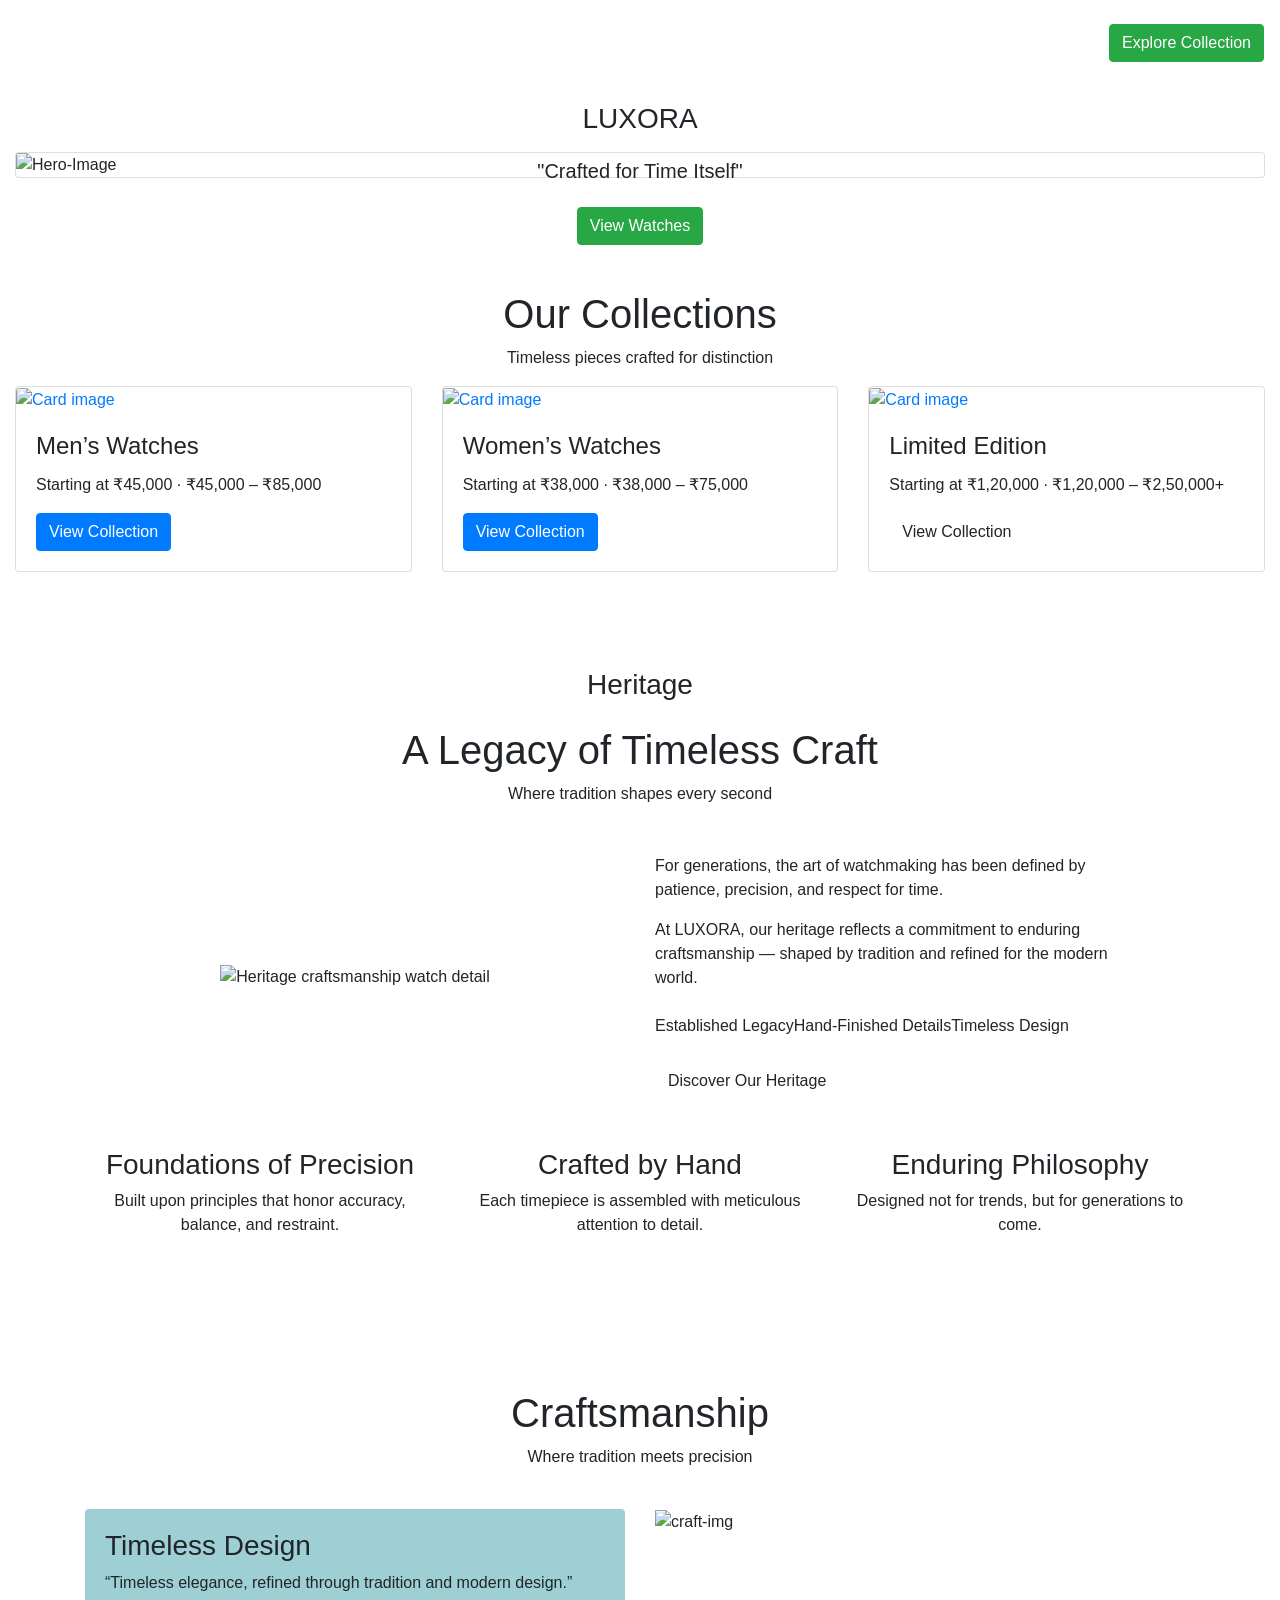
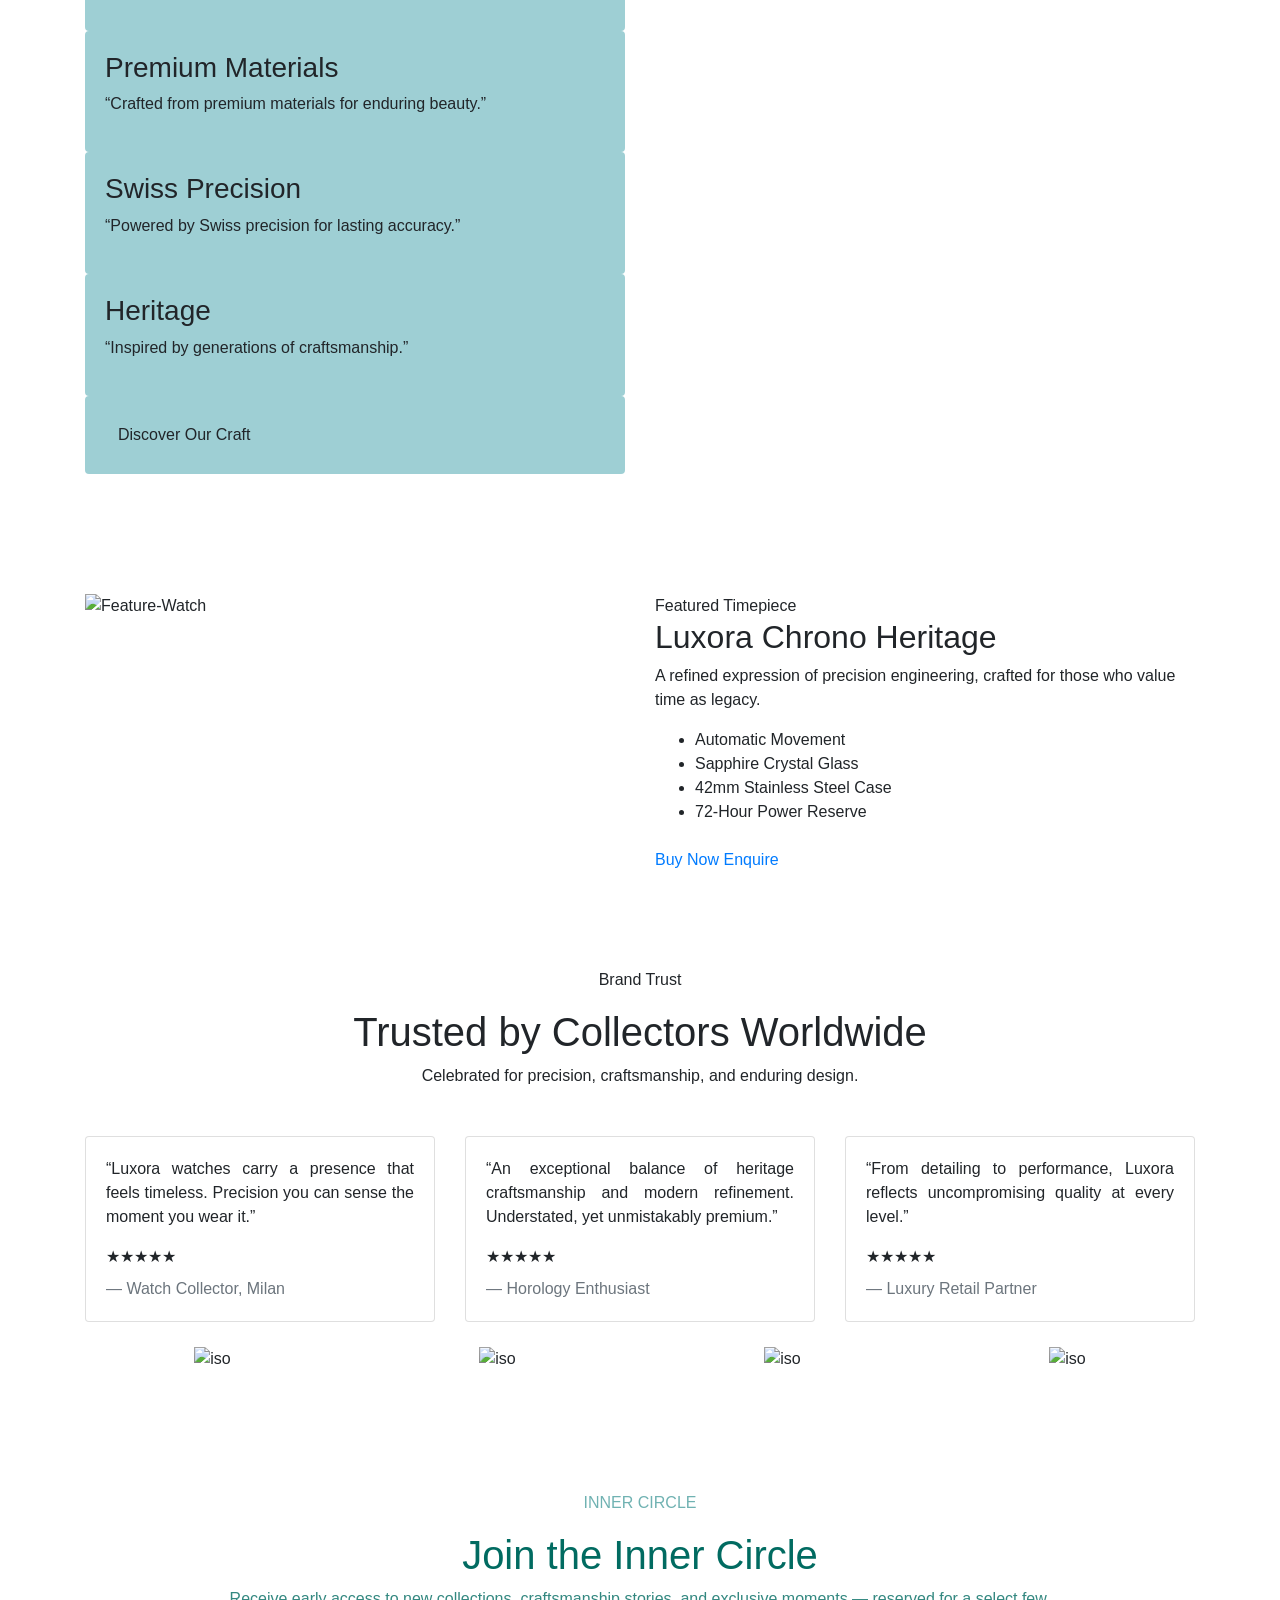
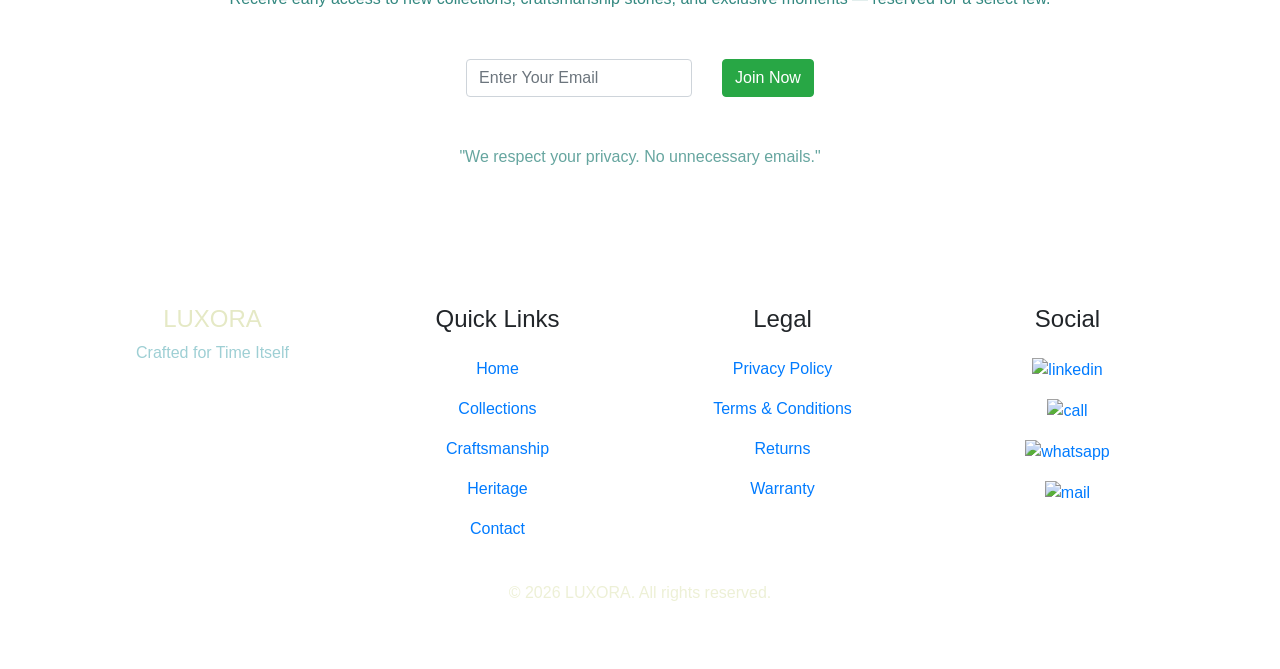
==== index.html @ 1d12b1f7 "Add files via upload" ====
<!doctype html>
<html lang="en">
  <head>
    <meta charset="UTF-8" />
    <meta name="viewport" content="width=device-width, initial-scale=1.0" />
    <title>LUXORA</title>
    <!-- Bootstrap-CSS-Links -->
    <link
      rel="stylesheet"
      href="https://cdn.jsdelivr.net/npm/bootstrap@4.6.2/dist/css/bootstrap.min.css"
    />
    <!-- Bootstrap-JAVASCRIPT-Links -->
    <script src="https://cdn.jsdelivr.net/npm/jquery@3.7.1/dist/jquery.slim.min.js"></script>
    <script src="https://cdn.jsdelivr.net/npm/popper.js@1.16.1/dist/umd/popper.min.js"></script>
    <script src="https://cdn.jsdelivr.net/npm/bootstrap@4.6.2/dist/js/bootstrap.bundle.min.js"></script>
    <!--External-CSS-Links -->
    <link rel="stylesheet" href="../KS WATCH/index.css" />
  </head>
  <body data-spy="scroll" data-target=".navbar" data-offset="50">
    <!--******* NavigationBar-Header *******-->
    <nav class="navbar navbar-expand-sm navbar-dark sticky-top">
      <!-- Navbar-Logo -->
      <div class="navbar-brand">
        <h2 class="pt-3">LUXORA</h2>
      </div>
      <!-- Collapse-Toggle-Btn -->
      <button
        type="button"
        class="btn navbar-toggler"
        data-toggle="collapse"
        data-target="#collapseNavbar"
      >
        <span class="navbar-toggler-icon"></span>
      </button>
      <!-- Navbar-Items -->
      <div class="collapse navbar-collapse" id="collapseNavbar">
        <ul class="navbar-nav ml-auto">
          <li class="nav-item">
            <a href="#home" class="nav-link active">Home</a>
          </li>
          <li class="nav-item">
            <a href="#collections" class="nav-link">Collections</a>
          </li>
          <li class="nav-item">
            <a href="#heritage" class="nav-link">Heritage</a>
          </li>
          <li class="nav-item">
            <a href="#craftmanship" class="nav-link">Craftmanship</a>
          </li>
          <li class="nav-item">
            <a href="#about" class="nav-link">About</a>
          </li>
          <li class="nav-item">
            <a href="#contact" class="nav-link">Contact</a>
          </li>
          <li class="nav-item">
            <button class="btn btn-success explore-btn">
              Explore Collection
            </button>
          </li>
        </ul>
      </div>
    </nav>

    <!--******* Hero/Home-Section *******-->
    <section class="py-5 Hero-Section" id="home">
      <div class="container-fluid pt-3">
        <!-- Hero-Card-Img -->
        <div class="card img-fluid" style="width: 100%">
          <img
            class="card-img-top"
            src="../KS WATCH/IMG/Hero-Page-Img.jpg"
            alt="Hero-Image"
            style="width: 100%"
          />
          <div
            class="card-img-overlay d-flex flex-column justify-content-center align-items-center text-center"
          >
            <h3 class="Hero-Img-Main-Heading">LUXORA</h3>
            <h5 class="pt-3 Hero-Img-Main-SubHeading">
              "Crafted for Time Itself"
            </h5>
            <a href="#" class="btn btn-success view-watch-btn mt-3"
              >View Watches</a
            >
          </div>
        </div>
      </div>
    </section>

    <!--******* Collection-Section *******-->
    <section class="py-5 Collection-Section" id="collections">
      <div class="container-fluid">
        <h1 class="text-center pt-3 page-heading">Our Collections</h1>
        <p class="text-center page-subtitle">
          Timeless pieces crafted for distinction
        </p>
        <div class="card-deck">
          <!-- Card-1 -->
          <div class="card collection-cards" style="width: 100%">
            <a href="#">
              <img
                class="card-img-top collection-cards-img"
                src="../KS WATCH/IMG/Him-Img.jpg"
                alt="Card image"
              />
            </a>
            <div class="card-body">
              <h4 class="card-title collection-title-txt">Men’s Watches</h4>
              <p class="card-text collection-price-txt">
                Starting at ₹45,000 · ₹45,000 – ₹85,000
              </p>
              <a href="#" class="btn btn-primary view-collection-btn"
                >View Collection</a
              >
            </div>
          </div>
          <!-- Card-2 -->
          <div class="card collection-cards" style="width: 100%">
            <a href="#">
              <img
                class="card-img-top collection-cards-img"
                src="../KS WATCH/IMG/her-img.jpg"
                alt="Card image"
              />
            </a>
            <div class="card-body">
              <h4 class="card-title collection-title-txt">Women’s Watches</h4>
              <p class="card-text collection-price-txt">
                Starting at ₹38,000 · ₹38,000 – ₹75,000
              </p>
              <a href="#" class="btn btn-primary view-collection-btn"
                >View Collection</a
              >
            </div>
          </div>
          <!-- Card-3 -->
          <div class="card collection-cards" style="width: 100%">
            <a href="#">
              <img
                class="card-img-top collection-cards-img"
                src="../KS WATCH/IMG/Limited edition.jpg"
                alt="Card image"
              />
            </a>
            <div class="card-body">
              <h4 class="card-title collection-title-txt">Limited Edition</h4>
              <p class="card-text collection-price-txt">
                Starting at ₹1,20,000 · ₹1,20,000 – ₹2,50,000+
              </p>
              <a href="#" class="btn view-collection-btn">View Collection</a>
            </div>
          </div>
        </div>
      </div>
    </section>

    <!--******* Heritage-Section *******-->

    <section class="py-5 Heritage-Section" id="heritage">
      <!-- Section Header -->
      <div class="container text-center mb-5">
        <h3 class="page-heading">Heritage</h3>
        <h1 class="pt-3 page-heading">A Legacy of Timeless Craft</h1>
        <p class="page-subtitle">Where tradition shapes every second</p>
      </div>

      <!-- Story + Image -->
      <div class="container">
        <div class="row align-items-center heritage-section">
          <!-- Image -->
          <div class="col-md-6 text-center">
            <img
              src="../KS WATCH/IMG/heritage-img.jpg"
              alt="Heritage craftsmanship watch detail"
              class="img-fluid heritage-img"
            />
          </div>
          <!-- Text -->
          <div class="col-md-6">
            <div class="heritage-content pr-md-5">
              <p class="heritage-intro">
                For generations, the art of watchmaking has been defined by
                patience, precision, and respect for time.
              </p>

              <p class="heritage-body">
                At LUXORA, our heritage reflects a commitment to enduring
                craftsmanship — shaped by tradition and refined for the modern
                world.
              </p>

              <div class="heritage-highlights d-flex gap-4 mt-4">
                <span>Established Legacy</span>
                <span>Hand-Finished Details</span>
                <span>Timeless Design</span>
              </div>
              <!-- Heritage-btn -->
              <div class="mt-4">
                <button class="btn heritage-btn">Discover Our Heritage</button>
              </div>
            </div>
          </div>
        </div>
      </div>

      <!-- Heritage Pillars -->
      <div class="container mt-5">
        <div class="row text-center heritage-pillars">
          <div class="col-md-4">
            <h3>Foundations of Precision</h3>
            <p>
              Built upon principles that honor accuracy, balance, and restraint.
            </p>
          </div>

          <div class="col-md-4">
            <h3>Crafted by Hand</h3>
            <p>
              Each timepiece is assembled with meticulous attention to detail.
            </p>
          </div>

          <div class="col-md-4">
            <h3>Enduring Philosophy</h3>
            <p>Designed not for trends, but for generations to come.</p>
          </div>
        </div>
      </div>
    </section>
    <!--******* Craftsmanship's-Section *******-->
    <section class="py-5 Craftsmanship-Section" id="craftmanship">
      <div class="container mt-4">
        <h1 class="text-center pt-3 page-heading">Craftsmanship</h1>
        <p class="text-center page-subtitle">Where tradition meets precision</p>
        <div class="row pt-4">
          <!-- Column-1 -->
          <div class="col-md-6">
            <!-- Card-1 -->
            <div
              class="card"
              style="width: 100%; border: 0; background-color: #9ecfd4"
            >
              <div class="card-body">
                <h3 class="craft-heading">Timeless Design</h3>
                <p class="craft-btxt">
                  “Timeless elegance, refined through tradition and modern
                  design.”
                </p>
              </div>
            </div>
            <!-- Card-2 -->
            <div
              class="card"
              style="width: 100%; border: 0; background-color: #9ecfd4"
            >
              <div class="card-body">
                <h3 class="craft-heading">Premium Materials</h3>
                <p class="craft-btxt">
                  “Crafted from premium materials for enduring beauty.”
                </p>
              </div>
            </div>
            <!-- Card-3 -->
            <div
              class="card"
              style="width: 100%; border: 0; background-color: #9ecfd4"
            >
              <div class="card-body">
                <h3 class="craft-heading">Swiss Precision</h3>
                <p class="craft-btxt">
                  “Powered by Swiss precision for lasting accuracy.”
                </p>
              </div>
            </div>
            <!-- Card-4 -->
            <div
              class="card"
              style="width: 100%; border: 0; background-color: #9ecfd4"
            >
              <div class="card-body">
                <h3 class="craft-heading">Heritage</h3>
                <p class="craft-btxt">
                  “Inspired by generations of craftsmanship.”
                </p>
              </div>
            </div>
            <!-- Card-5 -->
            <div
              class="card"
              style="width: 100%; border: 0; background-color: #9ecfd4"
            >
              <div class="card-body">
                <button class="craft-btn btn">Discover Our Craft</button>
              </div>
            </div>
          </div>
          <!-- Column-2 -->
          <div class="col-md-6">
            <!-- Crafting-Watch-img-->
            <img
              src="../KS WATCH/IMG/rolex2.jpg"
              alt="craft-img"
              class="img-fluid craft-img"
            />
          </div>
        </div>
      </div>
    </section>

    <!--******* Featured-Watch-Highlight-Section *******-->

    <section class="py-5 Featured-Watch-Section">
      <div class="container mt-4">
        <!-- Row-1 -->
        <div class="row">
          <div class="col-md-6">
            <img
              src="../KS WATCH/IMG/feature-watch.jpg"
              alt="Feature-Watch"
              class="img-fluid featured-img"
            />
          </div>
          <div class="col-md-6">
            <span class="featured-label">Featured Timepiece</span>

            <h2 class="featured-title">Luxora Chrono Heritage</h2>

            <p class="featured-description">
              A refined expression of precision engineering, crafted for those
              who value time as legacy.
            </p>

            <!-- Specs -->
            <ul class="featured-specs">
              <li>Automatic Movement</li>
              <li>Sapphire Crystal Glass</li>
              <li>42mm Stainless Steel Case</li>
              <li>72-Hour Power Reserve</li>
            </ul>

            <!-- Buttons -->
            <div class="featured-actions mt-4">
              <a href="#" class="btn-buy">Buy Now</a>
              <a href="#" class="btn-enquire">Enquire</a>
            </div>
          </div>
        </div>
      </div>
    </section>

    <!--******* Testimonials-Brand-Trust-Section *******-->

    <section class="py-5 Brand-Trust-Section" id="about">
      <div class="container mb-4">
        <div class="text-center">
          <span class="small-label">Brand Trust</span>
        </div>
        <h1 class="text-center pt-3 page-heading">
          Trusted by Collectors Worldwide
        </h1>
        <p class="text-center page-subtitle">
          Celebrated for precision, craftsmanship, and enduring design.
        </p>
      </div>
      <div class="container mt-5">
        <div class="card-deck">
          <!-- column-1 -->
          <div class="card brand-card">
            <div class="card-body">
              <p class="text-justify brand-qt">
                “Luxora watches carry a presence that feels timeless. Precision
                you can sense the moment you wear it.”
              </p>
              <div class="testimonial-stars">★★★★★</div>
              <span class="d-block text-muted mt-2">
                — Watch Collector, Milan</span
              >
            </div>
          </div>
          <!-- column-2 -->
          <div class="card brand-card">
            <div class="card-body">
              <p class="text-justify brand-qt">
                “An exceptional balance of heritage craftsmanship and modern
                refinement. Understated, yet unmistakably premium.”
              </p>
              <div class="testimonial-stars">★★★★★</div>
              <span class="d-block text-muted mt-2">
                — Horology Enthusiast
              </span>
            </div>
          </div>
          <!-- column-3 -->
          <div class="card brand-card">
            <div class="card-body">
              <p class="text-justify brand-qt">
                “From detailing to performance, Luxora reflects uncompromising
                quality at every level.”
              </p>
              <div class="testimonial-stars">★★★★★</div>
              <span class="d-block text-muted mt-2">
                — Luxury Retail Partner</span
              >
            </div>
          </div>
        </div>
      </div>
      <div class="container mt-4">
        <div class="row align-items-center justify-content-center text-center">
          <div class="col-md-3">
            <img
              src="../KS WATCH/IMG/iso1.jpg"
              alt="iso"
              class="img-fluid certificate-icon"
            />
          </div>
          <div class="col-md-3">
            <img
              src="../KS WATCH/IMG/swiss.jpg"
              alt="iso"
              class="img-fluid certificate-icon"
            />
          </div>
          <div class="col-md-3">
            <img
              src="../KS WATCH/IMG/qa1.jpg"
              alt="iso"
              class="img-fluid certificate-icon"
            />
          </div>
          <div class="col-md-3">
            <img
              src="../KS WATCH/IMG/hh1.jpg"
              alt="iso"
              class="img-fluid certificate-icon"
            />
          </div>
        </div>
      </div>
    </section>

    <!--******* Newsletter-CTA-Section *******-->
    <section class="py-5 Newsletter-Section" id="contact">
      <div class="container mt-4">
        <div class="text-center">
          <span class="small-label" style="color: #70B2B2;">INNER CIRCLE</span>
        </div>
        <h1 class="text-center pt-3 page-heading" style="color: #016B61;">Join the Inner Circle</h1>
        <p class="text-center page-subtitle" style="color:#016B61;opacity:80%;">
          Receive early access to new collections, craftsmanship stories, and
          exclusive moments — reserved for a select few.
        </p>
      </div>
      <div class="container">
        <div class="row justify-content-center align-items-center mt-5">
        <div class="col-auto">
          <input type="email" placeholder="Enter Your Email" class="form-control">
        </div>
        <div class="col-auto">
          <button class="btn btn-success news-btn">Join Now</button>
        </div>
        </div>
        <p class="text-center mt-5" style="color: #016B61;opacity:60%;">"We respect your privacy. No unnecessary emails."</p>
      </div>
    </section>

     <!--******* Footer-Section *******-->
    <section class="py-5 Footer-Section">
      <div class="container mt-4">
        <!-- Row-1 -->
         <div class="row  justify-content-center text-center">
          <div class="col-md-3">
            <h4 style="color:#E5E9C5;">LUXORA</h4>
            <p style="color:#9ECFD4;">Crafted for Time Itself</p>
          </div>
          <div class="col-md-3">
            <div class="row mb-3 justify-content-center text-center">
              <h4 class="footer-main-heading">Quick Links</h4>
            </div>
           
            <div class="row mb-3 foot-link justify-content-center text-center"><a href="#">Home</a></div>
            <div class="row mb-3 foot-link justify-content-center text-center"><a href="#">Collections</a></div>
            <div class="row mb-3 foot-link justify-content-center text-center"><a href="#">Craftsmanship</a></div>
            <div class="row mb-3 foot-link justify-content-center text-center"><a href="#">Heritage</a></div>
            <div class="row mb-3 foot-link justify-content-center text-center"><a href="#">Contact</a></div>
          </div>
          <div class="col-md-3">
            <div class="row mb-3 justify-content-center text-center">
             <h4 class="footer-main-heading">Legal</h4>
            </div>
            
            <div class="row mb-3 foot-link justify-content-center text-center"><a href="#">Privacy Policy</a></div>
            <div class="row mb-3 foot-link justify-content-center text-center"><a href="#">Terms & Conditions</a></div>
            <div class="row mb-3 foot-link justify-content-center text-center"><a href="#">Returns</a></div>
            <div class="row mb-3 foot-link justify-content-center text-center"><a href="#">Warranty</a></div>
          </div>
          <div class="col-md-3">
            <div class="row mb-3 justify-content-center text-center">
              <h4 class="footer-main-heading">Social</h4>
            </div>
            <div class="row mb-3 justify-content-center text-center">
              <a href="#"><img src="../Resume📃/Image/linkedin.png" alt="linkedin" class="footer-icon"></a>
              
            </div>
            <div class="row mb-3 justify-content-center text-center">
              <a href="#"><img src="../Resume📃/Image/call.png" alt="call" class="footer-icon"></a>
              
            </div>
            <div class="row mb-3 justify-content-center text-center">
              <a href="#"><img src="../Resume📃/Image/whatsapp1.png" alt="whatsapp" class="footer-icon"></a>
              
            </div>
            <div class="row mb-3 justify-content-center text-center">
              <a href="#"> <img src="../Resume📃/Image/Mail1.png" alt="mail" class="footer-icon"></a>
             
            </div>
          </div>
          <p class="mt-4" style="color:rgba(229, 233, 197, 0.7);">© 2026 LUXORA. All rights reserved.</p>
         </div>
      </div>
    </section>
    <!--Javascript-Src -->
    <script src="../KS WATCH/index.js"></script>
  </body>
</html>
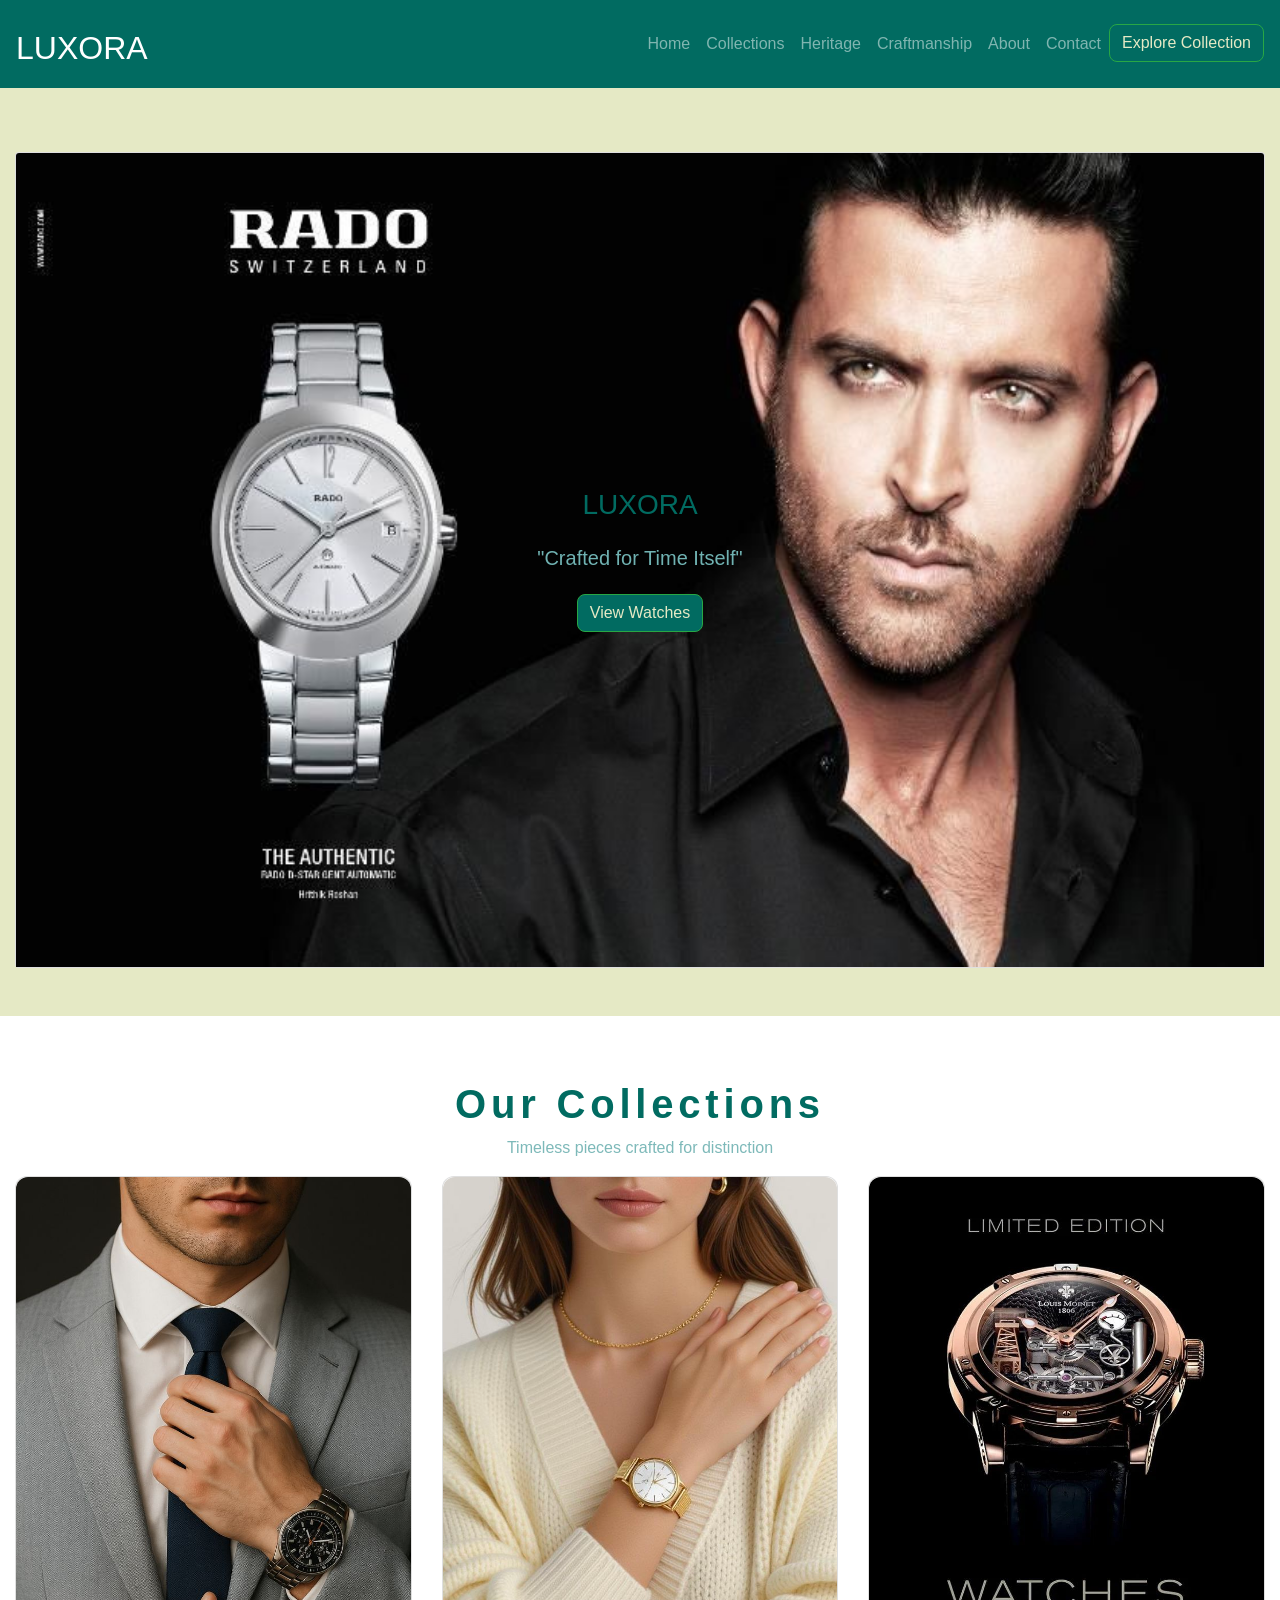
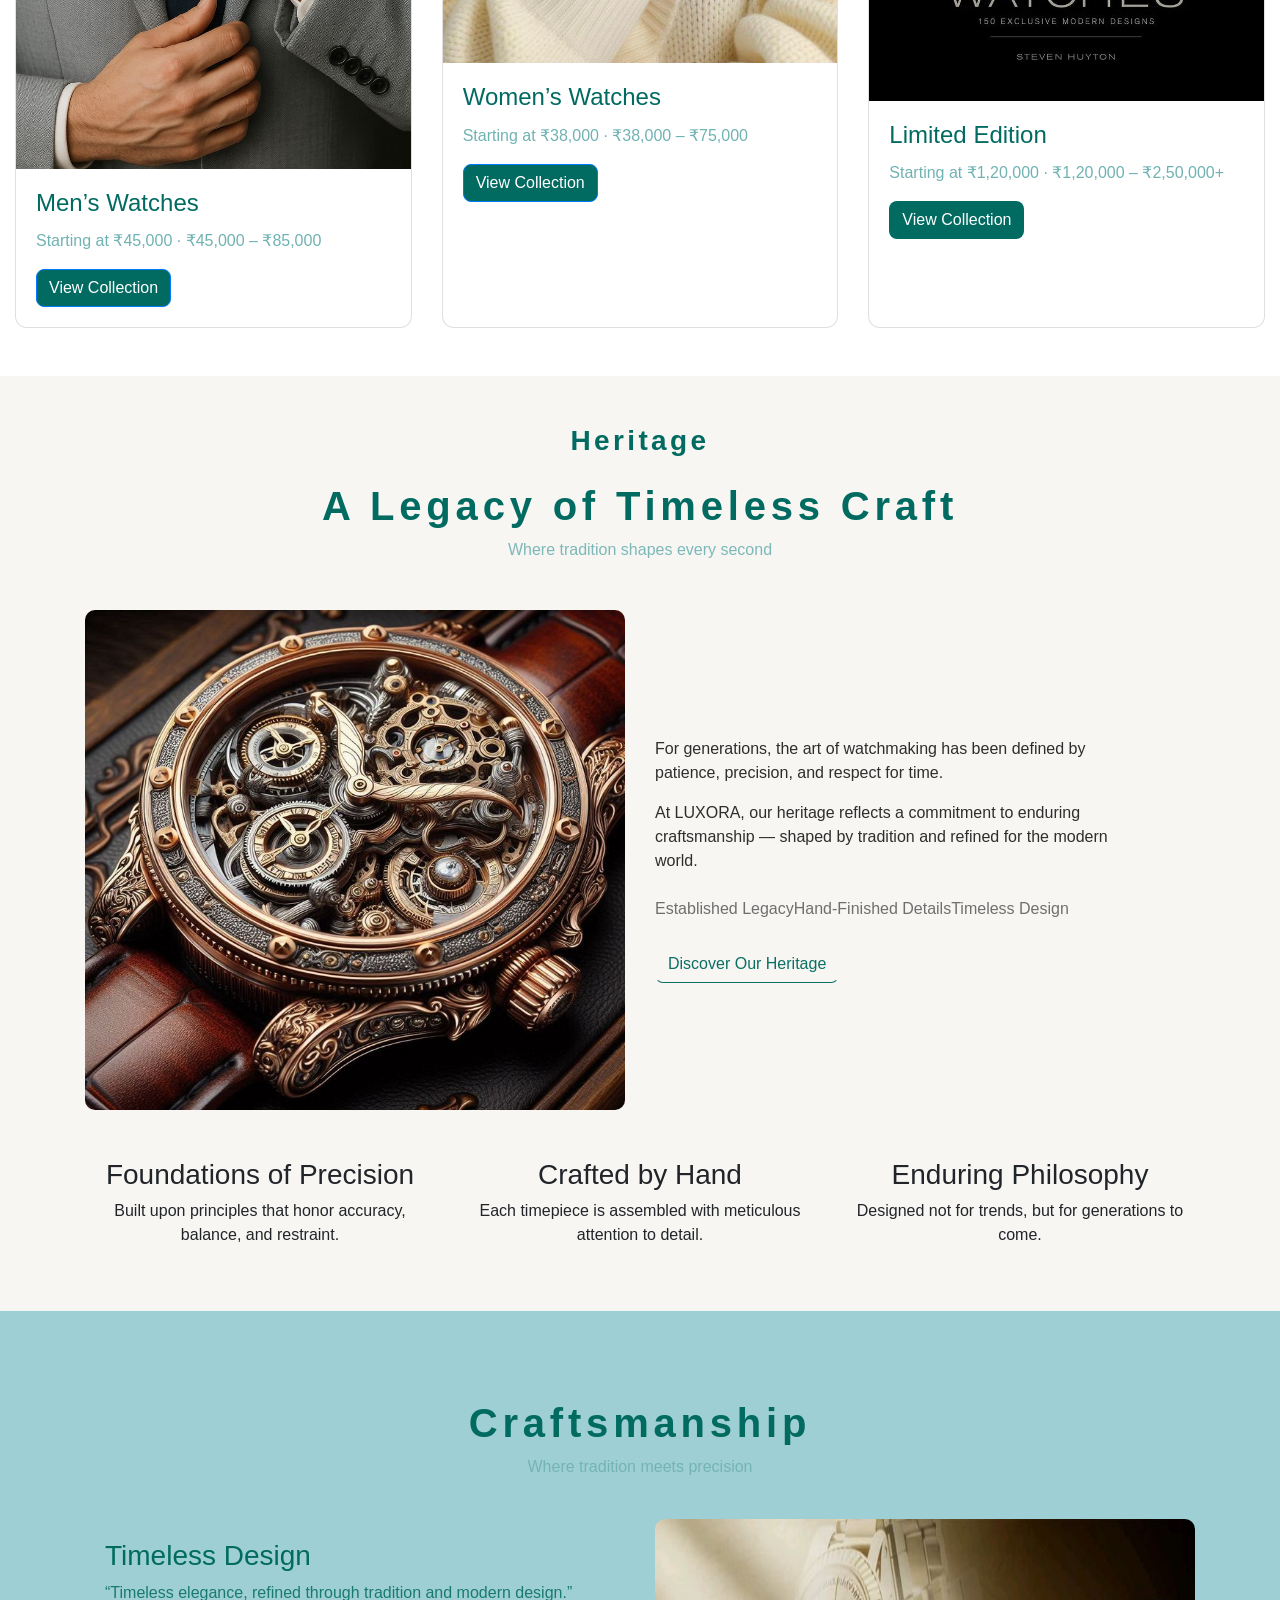
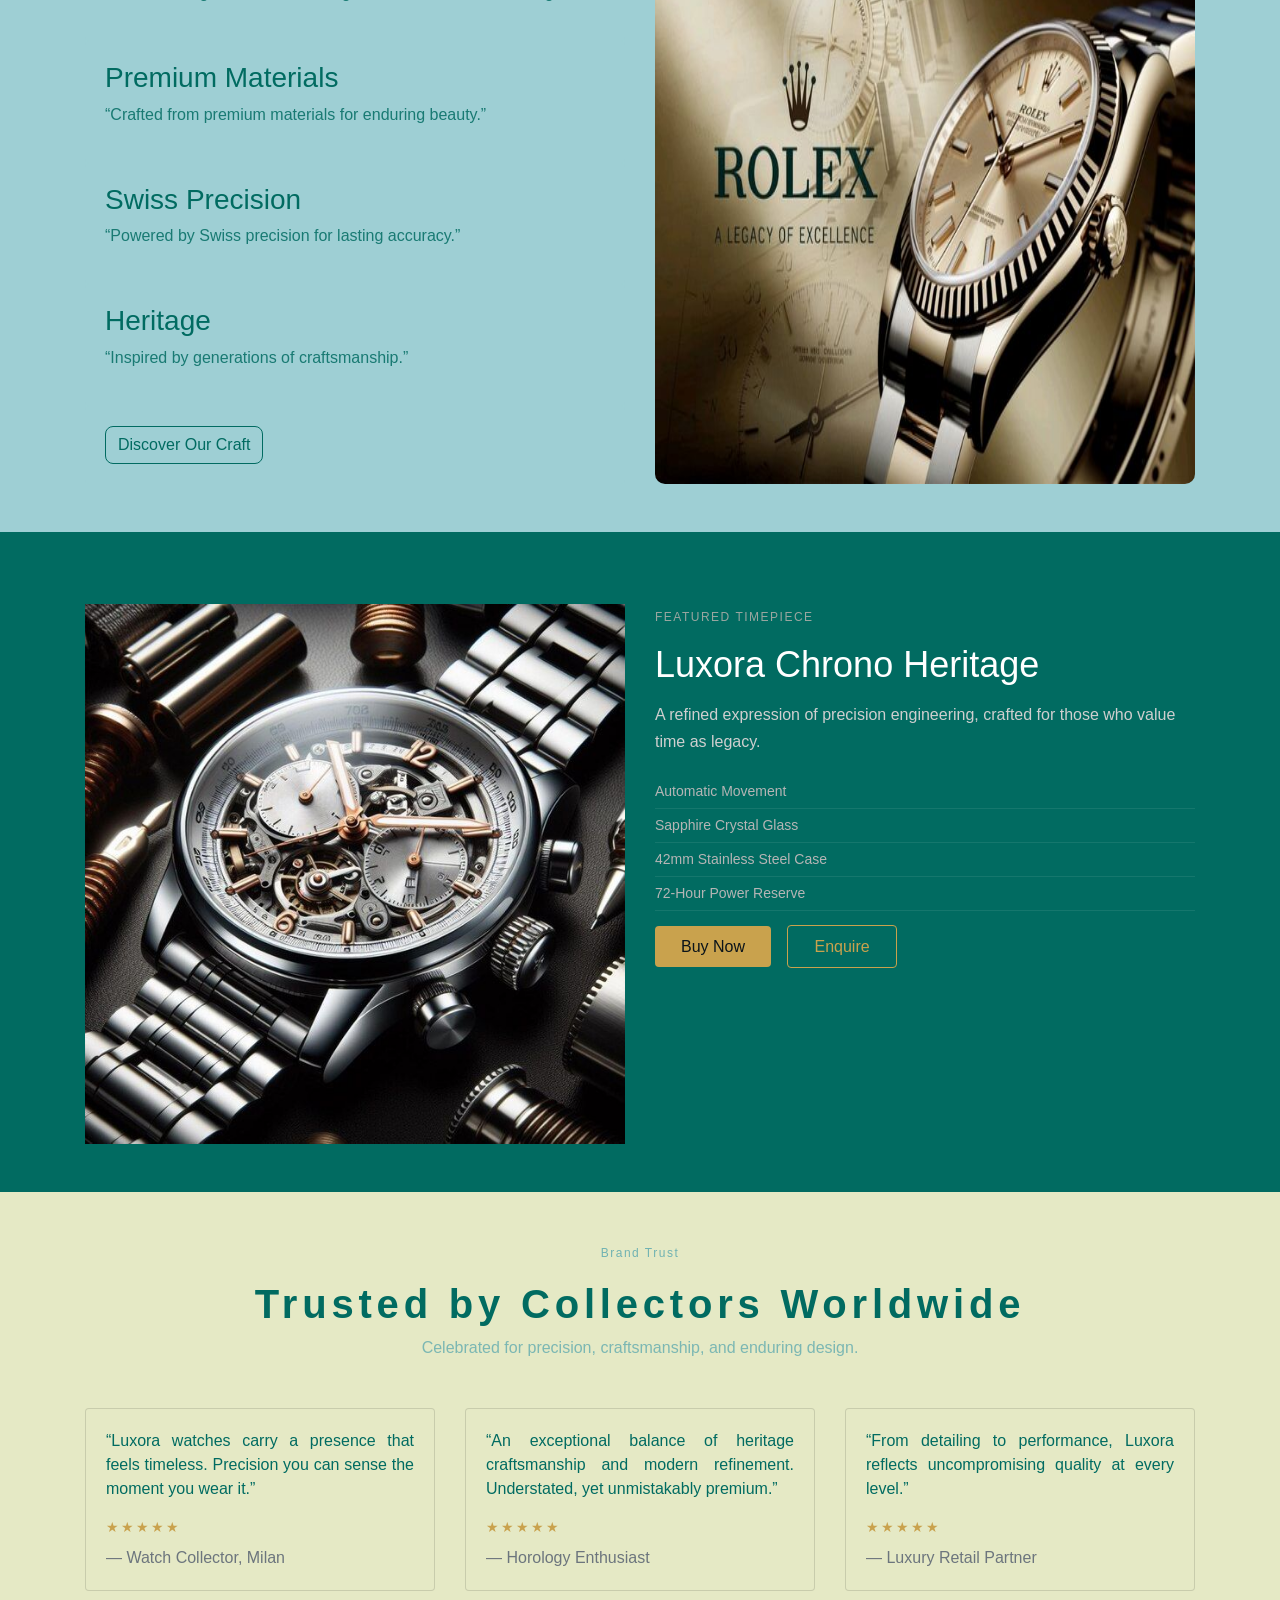
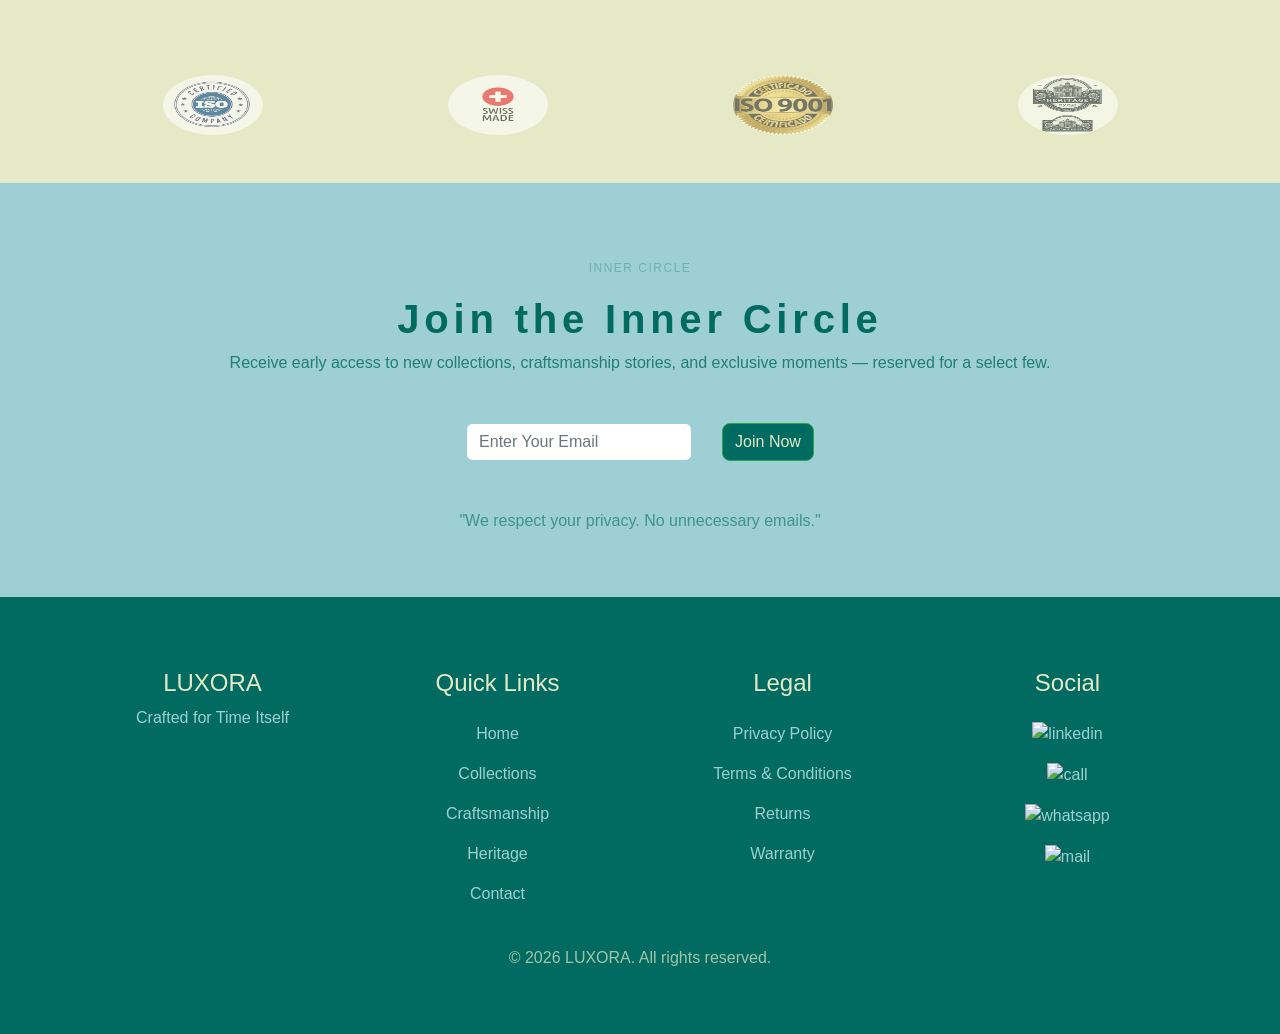
==== commit 50254eaa: "Update index.html" ====
--- a/index.html
+++ b/index.html
@@ -14,7 +14,7 @@
     <script src="https://cdn.jsdelivr.net/npm/popper.js@1.16.1/dist/umd/popper.min.js"></script>
     <script src="https://cdn.jsdelivr.net/npm/bootstrap@4.6.2/dist/js/bootstrap.bundle.min.js"></script>
     <!--External-CSS-Links -->
-    <link rel="stylesheet" href="../KS WATCH/index.css" />
+    <link rel="stylesheet" href="index.css" />
   </head>
   <body data-spy="scroll" data-target=".navbar" data-offset="50">
     <!--******* NavigationBar-Header *******-->
@@ -69,7 +69,7 @@
         <div class="card img-fluid" style="width: 100%">
           <img
             class="card-img-top"
-            src="../KS WATCH/IMG/Hero-Page-Img.jpg"
+            src="IMG/Hero-Page-Img.jpg"
             alt="Hero-Image"
             style="width: 100%"
           />
@@ -101,7 +101,7 @@
             <a href="#">
               <img
                 class="card-img-top collection-cards-img"
-                src="../KS WATCH/IMG/Him-Img.jpg"
+                src="IMG/Him-Img.jpg"
                 alt="Card image"
               />
             </a>
@@ -120,7 +120,7 @@
             <a href="#">
               <img
                 class="card-img-top collection-cards-img"
-                src="../KS WATCH/IMG/her-img.jpg"
+                src="IMG/her-img.jpg"
                 alt="Card image"
               />
             </a>
@@ -139,7 +139,7 @@
             <a href="#">
               <img
                 class="card-img-top collection-cards-img"
-                src="../KS WATCH/IMG/Limited edition.jpg"
+                src="IMG/Limited edition.jpg"
                 alt="Card image"
               />
             </a>
@@ -171,7 +171,7 @@
           <!-- Image -->
           <div class="col-md-6 text-center">
             <img
-              src="../KS WATCH/IMG/heritage-img.jpg"
+              src="IMG/heritage-img.jpg"
               alt="Heritage craftsmanship watch detail"
               class="img-fluid heritage-img"
             />
@@ -299,7 +299,7 @@
           <div class="col-md-6">
             <!-- Crafting-Watch-img-->
             <img
-              src="../KS WATCH/IMG/rolex2.jpg"
+              src="IMG/rolex2.jpg"
               alt="craft-img"
               class="img-fluid craft-img"
             />
@@ -316,7 +316,7 @@
         <div class="row">
           <div class="col-md-6">
             <img
-              src="../KS WATCH/IMG/feature-watch.jpg"
+              src="IMG/feature-watch.jpg"
               alt="Feature-Watch"
               class="img-fluid featured-img"
             />
@@ -410,28 +410,28 @@
         <div class="row align-items-center justify-content-center text-center">
           <div class="col-md-3">
             <img
-              src="../KS WATCH/IMG/iso1.jpg"
+              src="IMG/iso1.jpg"
               alt="iso"
               class="img-fluid certificate-icon"
             />
           </div>
           <div class="col-md-3">
             <img
-              src="../KS WATCH/IMG/swiss.jpg"
+              src="IMG/swiss.jpg"
               alt="iso"
               class="img-fluid certificate-icon"
             />
           </div>
           <div class="col-md-3">
             <img
-              src="../KS WATCH/IMG/qa1.jpg"
+              src="IMG/qa1.jpg"
               alt="iso"
               class="img-fluid certificate-icon"
             />
           </div>
           <div class="col-md-3">
             <img
-              src="../KS WATCH/IMG/hh1.jpg"
+              src="IMG/hh1.jpg"
               alt="iso"
               class="img-fluid certificate-icon"
             />
@@ -500,19 +500,19 @@
               <h4 class="footer-main-heading">Social</h4>
             </div>
             <div class="row mb-3 justify-content-center text-center">
-              <a href="#"><img src="../Resume📃/Image/linkedin.png" alt="linkedin" class="footer-icon"></a>
+              <a href="#"><img src="IMG/linkedin.png" alt="linkedin" class="footer-icon"></a>
               
             </div>
             <div class="row mb-3 justify-content-center text-center">
-              <a href="#"><img src="../Resume📃/Image/call.png" alt="call" class="footer-icon"></a>
+              <a href="#"><img src="IMG/call.png" alt="call" class="footer-icon"></a>
               
             </div>
             <div class="row mb-3 justify-content-center text-center">
-              <a href="#"><img src="../Resume📃/Image/whatsapp1.png" alt="whatsapp" class="footer-icon"></a>
+              <a href="#"><img src="IMG/whatsapp1.png" alt="whatsapp" class="footer-icon"></a>
               
             </div>
             <div class="row mb-3 justify-content-center text-center">
-              <a href="#"> <img src="../Resume📃/Image/Mail1.png" alt="mail" class="footer-icon"></a>
+              <a href="#"> <img src="IMG/Mail1.png" alt="mail" class="footer-icon"></a>
              
             </div>
           </div>
@@ -521,6 +521,6 @@
       </div>
     </section>
     <!--Javascript-Src -->
-    <script src="../KS WATCH/index.js"></script>
+    <script src="index.js"></script>
   </body>
 </html>
--- a/index.css
+++ b/index.css
@@ -0,0 +1,259 @@
+/*...Navigation-Bar...*/
+.navbar {
+  background-color: #016b61;
+}
+.navbar-brand {
+  color: #e5e9c5;
+}
+.nav-link {
+  color: #e5e9c5;
+}
+.navbar-nav .nav-link:hover,
+.navbar-nav .nav-link.active:hover {
+  color: #70b2b2;
+}
+/* Explore-Button */
+.explore-btn {
+  background-color: #016b61;
+  color: #e5e9c5;
+  border-radius: 8px;
+}
+.explore-btn:hover {
+  background-color: #70b2b2;
+}
+/*...Hero-Section...*/
+.Hero-Section {
+  background-color: #e5e9c5;
+}
+.Hero-Img-Main-Heading {
+  color: #016b61;
+}
+.Hero-Img-Main-SubHeading {
+  color: #70b2b2;
+}
+.view-watch-btn {
+  background-color: #016b61;
+  color: #e5e9c5;
+  border-radius: 8px;
+}
+.view-watch-btn:hover {
+  background-color: #70b2b2;
+}
+/*...Collection-Section...*/
+.Collection-Section {
+  background-color: #ffffff;
+}
+.collection-cards {
+  border-radius: 12px;
+  transition:all 0.6s ease-out;
+}
+.collection-cards:hover{
+transform:translateY(-8px);
+}
+.collection-cards-img {
+  border-top-left-radius: 12px;
+  border-top-right-radius: 12px;
+}
+.collection-title-txt {
+  color: #016b61;
+}
+.collection-price-txt {
+  color: #70b2b2;
+}
+.view-collection-btn {
+  background-color: #016b61;
+  color: #ffffff;
+  border-radius: 8px;
+}
+.view-collection-btn:hover {
+  background-color: #70b2b2;
+  color: #ffffff;
+}
+.page-heading {
+  color: #016b61;
+  font-weight: 600;
+  letter-spacing: 0.12em;
+}
+.page-subtitle {
+  color: #70b2b2;
+  font-weight: 500;
+  opacity: 90%;
+}
+/*...Craftmanship-Section...*/
+.Craftsmanship-Section {
+  background-color: #9ecfd4;
+}
+.craft-heading {
+  color: #016b61;
+}
+.craft-btxt {
+  color: rgba(1, 107, 97, 0.85);
+}
+.craft-btn {
+  background-color: #9ecfd4;
+  color: #016b61;
+  border: 1px solid #016b61;
+  border-radius: 8px;
+}
+.craft-btn:hover {
+  background-color: #016b61;
+  color: #e5e9c5;
+}
+.craft-img {
+  height: 100%;
+  width: 100%;
+  transition: all 0.4s ease;
+  border-radius: 10px;
+}
+.craft-img:hover {
+  box-shadow: 0 30px 60px rgba(1, 107, 97, 0.25);
+  transform: translateY(-6px);
+}
+/*...Heritage-Section...*/
+.Heritage-Section {
+  background-color: #f7f6f3;
+}
+.heritage-img {
+  height: 500px;
+  width: 700px;
+  transition: all 0.4s ease;
+  border-radius: 10px;
+}
+.heritage-img:hover {
+  box-shadow: 0 30px 60px rgba(1, 107, 97, 0.25);
+  transform: translateY(-6px);
+}
+.heritage-btn {
+  color: #0b6f63;
+  border-bottom: 1px solid #0b6f63;
+  border-radius: 8px;
+}
+.heritage-btn:hover {
+  color: #084e46;
+  border-color: #084e46;
+}
+.heritage-highlights span {
+  color: #6f6f6f;
+}
+.heritage-intro,
+.heritage-body {
+  color: #2e2e2e;
+}
+/* ...Featured-Watch-Section... */
+.Featured-Watch-Section {
+  background-color: #016b61;
+}
+
+.featured-label {
+  font-size: 12px;
+  letter-spacing: 1.5px;
+  text-transform: uppercase;
+  color: #9aa6a0;
+}
+
+.featured-title {
+  font-size: 36px;
+  margin: 15px 0;
+  color: #ffffff;
+}
+
+.featured-description {
+  font-size: 16px;
+  line-height: 1.7;
+  color: #cfcfcf;
+}
+.featured-specs {
+  list-style: none;
+  padding: 0;
+  margin-top: 20px;
+}
+
+.featured-specs li {
+  font-size: 14px;
+  color: #b5b5b5;
+  padding: 6px 0;
+  border-bottom: 1px solid rgba(255, 255, 255, 0.08);
+}
+.btn-buy {
+  background-color: #c9a24d; /* muted gold */
+  color: #0b141a;
+  padding: 12px 26px;
+  text-decoration: none;
+  border-radius: 4px;
+  margin-right: 12px;
+}
+.btn-enquire {
+  color: #c9a24d;
+  border: 1px solid #c9a24d;
+  padding: 12px 26px;
+  text-decoration: none;
+  border-radius: 4px;
+}
+/* ...Brand-Trust-Section... */
+.Brand-Trust-Section {
+  background-color: #e5e9c5;
+}
+.small-label {
+  color: #70b2b2;
+  font-size: 12px;
+  letter-spacing: 1.5px;
+  margin-bottom: 8px;
+}
+.certificate-icon {
+  max-height: 60px;
+  width: 100px;
+  margin-top: 60px;
+  opacity: 60%;
+  border-radius:50%;
+}
+.brand-card {
+  background-color: #e5e9c5;
+}
+.brand-qt {
+  color: #016b61;
+}
+.testimonial-stars {
+  color: #c9a24d; /* luxury gold */
+  font-size: 14px;
+  letter-spacing: 2px;
+}
+/* ...Newsletter-Section... */
+.Newsletter-Section{
+  background-color:#9ECFD4;
+}
+input[type="email"]{
+  background-color:#FFFFFF;
+  color:#016B61;
+  border:1px solid #9ECFD4;
+  border-radius:6px;
+}
+.news-btn{
+  background-color:#016B61;
+  color:#E5E9C5;
+  border-radius:8px;
+}
+.news-btn:hover{
+  background-color:#70B2B2;
+}
+/* ...Footer-Section... */
+.footer-icon{
+  height:20px;
+  color:#9ECFD4;
+  size:20px;
+  width:20px;
+}
+.footer-icon:hover{
+  color:#70B2B2;
+}
+.Footer-Section{
+  background-color:#016B61;
+}
+.footer-main-heading{
+  color:#E5E9C5;
+}
+.foot-link a{
+  color:#9ECFD4;
+}
+.foot-link a:hover{
+  color:#70B2B2;
+}
